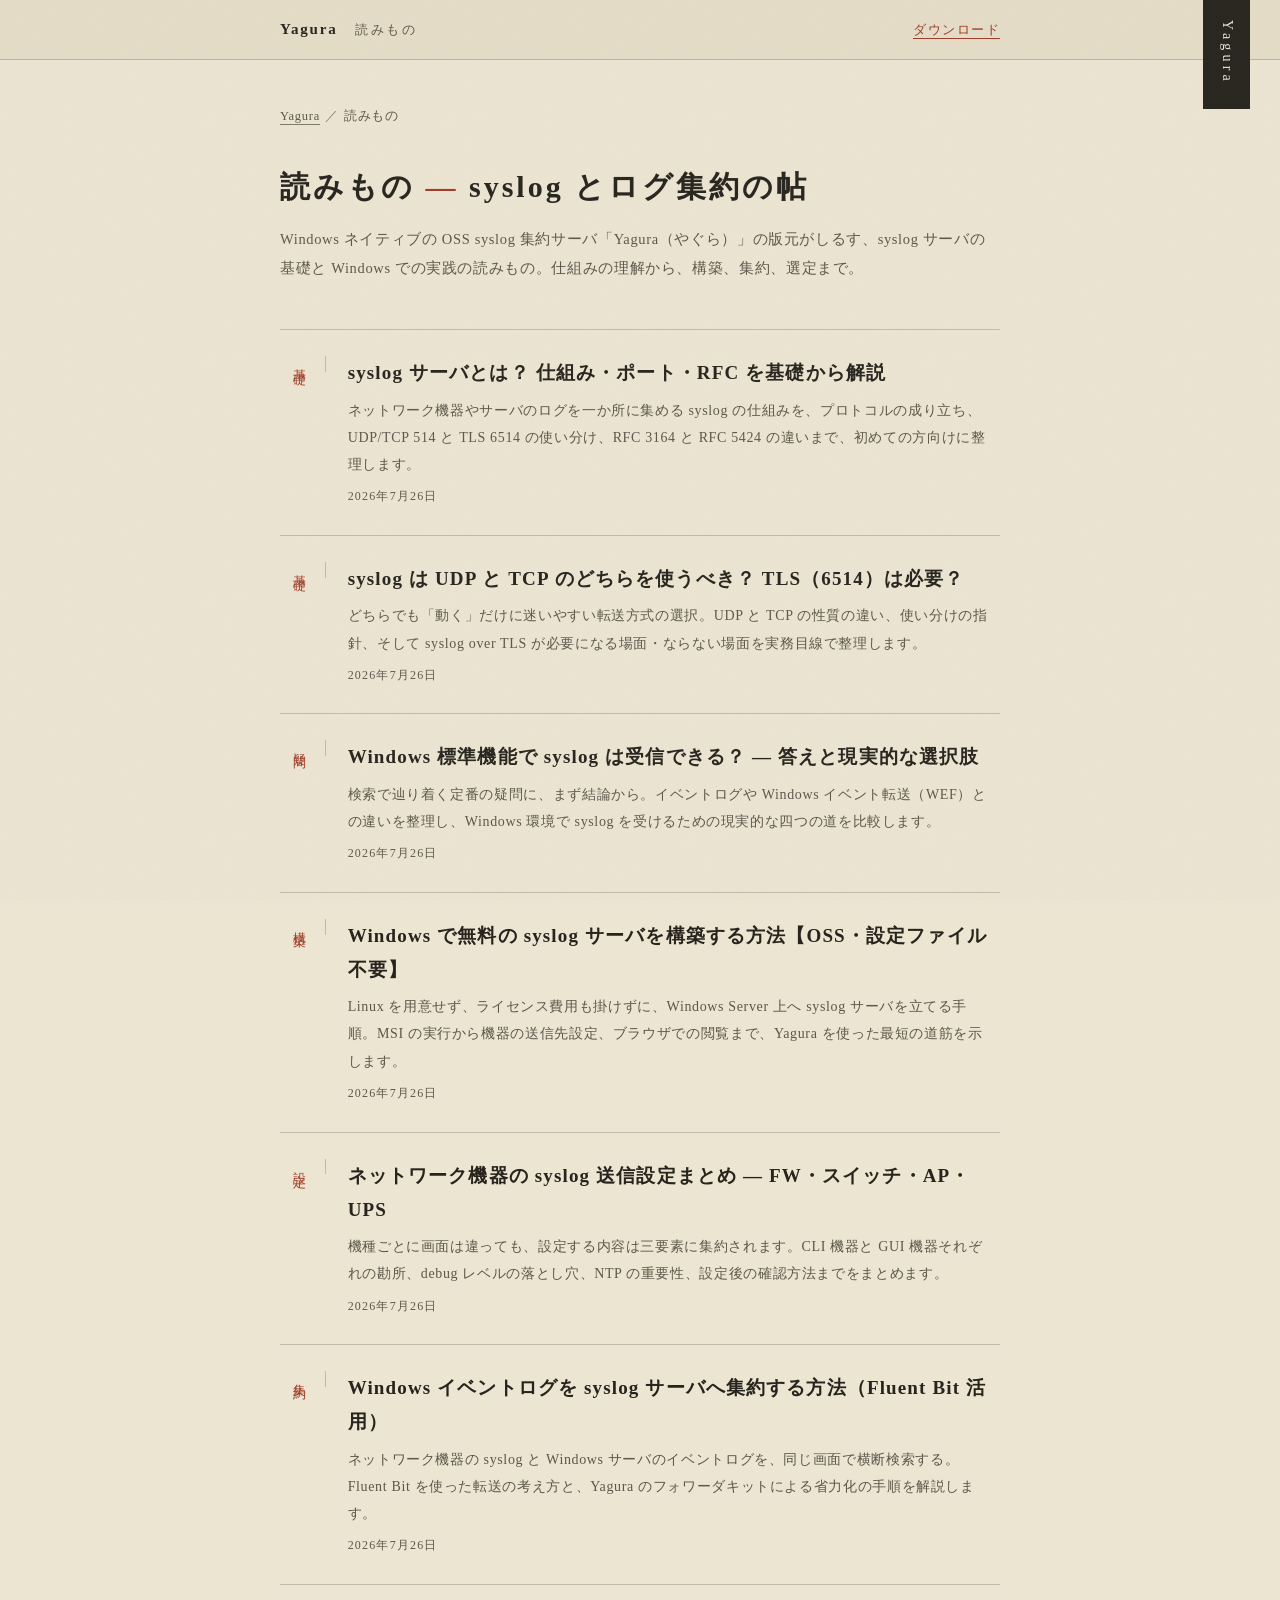
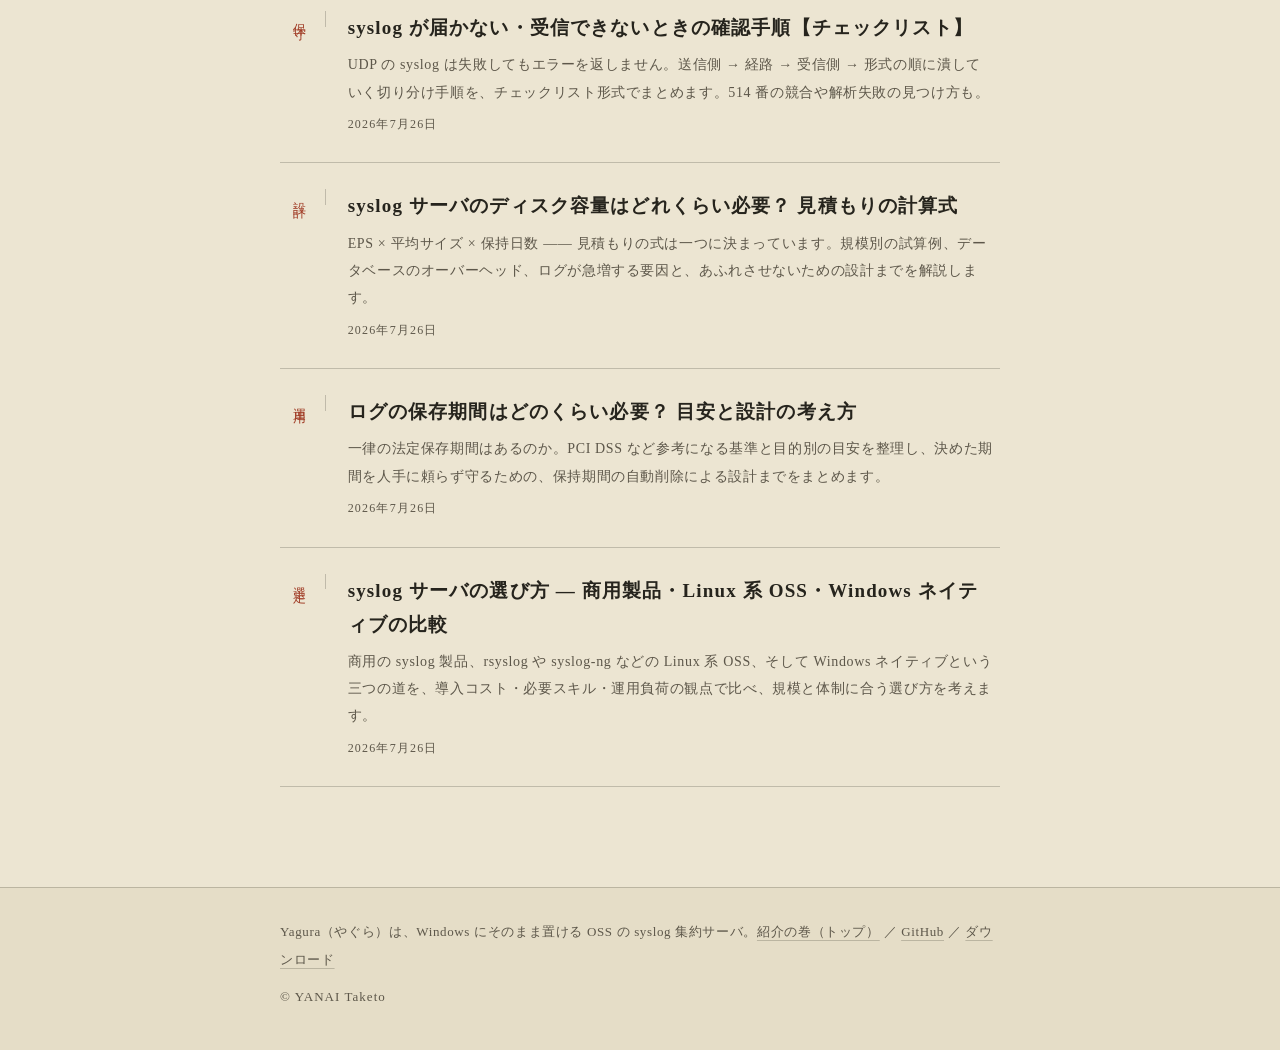
==== blog/index.html @ 2c7cac27 "Add files via upload" ====
<!DOCTYPE html>
<html lang="ja">
<head>
  <meta charset="utf-8">
  <meta name="viewport" content="width=device-width, initial-scale=1">
  <title>読みもの（ブログ） — syslog サーバの基礎と Windows での実践 | Yagura</title>
  <meta name="description" content="Windows ネイティブの OSS syslog 集約サーバ「Yagura」の読みもの。syslog サーバの仕組みの基礎から、Windows での無料構築手順、イベントログの集約、製品の選び方までを解説します。">
  <link rel="canonical" href="https://yagura.ta-yan.ai/blog/">
  <meta property="og:type" content="website">
  <meta property="og:title" content="読みもの（ブログ） — syslog サーバの基礎と Windows での実践 | Yagura">
  <meta property="og:description" content="syslog サーバの仕組みの基礎から、Windows での無料構築手順、イベントログの集約、製品の選び方までを解説。">
  <meta property="og:url" content="https://yagura.ta-yan.ai/blog/">
  <meta property="og:image" content="https://yagura.ta-yan.ai/images/ogp.png">
  <meta property="og:locale" content="ja_JP">
  <meta name="twitter:card" content="summary_large_image">
  <meta name="theme-color" media="(prefers-color-scheme: light)" content="#ece5d2">
  <meta name="theme-color" media="(prefers-color-scheme: dark)" content="#131820">
  <link rel="icon" href="../images/favicon.svg" type="image/svg+xml">
  <link rel="icon" href="../images/favicon-32.png" sizes="32x32" type="image/png">
  <link rel="apple-touch-icon" href="../images/favicon-180.png">
  <link rel="stylesheet" href="../css/blog.css">
  <script type="application/ld+json">
  {
    "@context": "https://schema.org",
    "@type": "Blog",
    "name": "Yagura 読みもの",
    "url": "https://yagura.ta-yan.ai/blog/",
    "description": "Windows ネイティブの OSS syslog 集約サーバ「Yagura」の公式ブログ。syslog とログ集約の基礎、Windows での実践を解説。",
    "inLanguage": "ja",
    "publisher": { "@type": "Person", "name": "YANAI Taketo" }
  }
  </script>
</head>
<body>

<a class="skip" href="#mokuroku">記事一覧へ移動</a>
<a class="daisen" href="../" aria-label="Yagura トップへ">Yagura</a>

<header class="obi">
  <div class="obi-in">
    <a class="obi-home" href="../">Yagura</a>
    <span class="obi-yomi">読みもの</span>
    <a class="obi-dl" href="../#haifu">ダウンロード</a>
  </div>
</header>

<main class="shimen">

  <nav class="michishirube" aria-label="現在地">
    <ol>
      <li><a href="../">Yagura</a></li>
      <li>読みもの</li>
    </ol>
  </nav>

  <header class="hyoushi">
    <h1>読みもの <span class="shu">—</span> syslog とログ集約の帖</h1>
    <p class="fu">Windows ネイティブの OSS syslog 集約サーバ「Yagura（やぐら）」の版元がしるす、syslog サーバの基礎と Windows での実践の読みもの。仕組みの理解から、構築、集約、選定まで。</p>
  </header>

  <ul class="mokuroku" id="mokuroku">
    <li>
      <a href="syslog-server-basics/">
        <span class="kan" aria-hidden="true">基礎</span>
        <span class="dai">syslog サーバとは？ 仕組み・ポート・RFC を基礎から解説</span>
        <span class="yousi">ネットワーク機器やサーバのログを一か所に集める syslog の仕組みを、プロトコルの成り立ち、UDP/TCP 514 と TLS 6514 の使い分け、RFC 3164 と RFC 5424 の違いまで、初めての方向けに整理します。</span>
        <span class="hidzuke">2026年7月26日</span>
      </a>
    </li>
    <li>
      <a href="syslog-udp-tcp-tls/">
        <span class="kan" aria-hidden="true">基礎</span>
        <span class="dai">syslog は UDP と TCP のどちらを使うべき？ TLS（6514）は必要？</span>
        <span class="yousi">どちらでも「動く」だけに迷いやすい転送方式の選択。UDP と TCP の性質の違い、使い分けの指針、そして syslog over TLS が必要になる場面・ならない場面を実務目線で整理します。</span>
        <span class="hidzuke">2026年7月26日</span>
      </a>
    </li>
    <li>
      <a href="windows-standard-syslog/">
        <span class="kan" aria-hidden="true">疑問</span>
        <span class="dai">Windows 標準機能で syslog は受信できる？ — 答えと現実的な選択肢</span>
        <span class="yousi">検索で辿り着く定番の疑問に、まず結論から。イベントログや Windows イベント転送（WEF）との違いを整理し、Windows 環境で syslog を受けるための現実的な四つの道を比較します。</span>
        <span class="hidzuke">2026年7月26日</span>
      </a>
    </li>
    <li>
      <a href="windows-syslog-server/">
        <span class="kan" aria-hidden="true">構築</span>
        <span class="dai">Windows で無料の syslog サーバを構築する方法【OSS・設定ファイル不要】</span>
        <span class="yousi">Linux を用意せず、ライセンス費用も掛けずに、Windows Server 上へ syslog サーバを立てる手順。MSI の実行から機器の送信先設定、ブラウザでの閲覧まで、Yagura を使った最短の道筋を示します。</span>
        <span class="hidzuke">2026年7月26日</span>
      </a>
    </li>
    <li>
      <a href="network-device-syslog-config/">
        <span class="kan" aria-hidden="true">設定</span>
        <span class="dai">ネットワーク機器の syslog 送信設定まとめ — FW・スイッチ・AP・UPS</span>
        <span class="yousi">機種ごとに画面は違っても、設定する内容は三要素に集約されます。CLI 機器と GUI 機器それぞれの勘所、debug レベルの落とし穴、NTP の重要性、設定後の確認方法までをまとめます。</span>
        <span class="hidzuke">2026年7月26日</span>
      </a>
    </li>
    <li>
      <a href="windows-eventlog-syslog/">
        <span class="kan" aria-hidden="true">集約</span>
        <span class="dai">Windows イベントログを syslog サーバへ集約する方法（Fluent Bit 活用）</span>
        <span class="yousi">ネットワーク機器の syslog と Windows サーバのイベントログを、同じ画面で横断検索する。Fluent Bit を使った転送の考え方と、Yagura のフォワーダキットによる省力化の手順を解説します。</span>
        <span class="hidzuke">2026年7月26日</span>
      </a>
    </li>
    <li>
      <a href="syslog-troubleshooting/">
        <span class="kan" aria-hidden="true">保守</span>
        <span class="dai">syslog が届かない・受信できないときの確認手順【チェックリスト】</span>
        <span class="yousi">UDP の syslog は失敗してもエラーを返しません。送信側 → 経路 → 受信側 → 形式の順に潰していく切り分け手順を、チェックリスト形式でまとめます。514 番の競合や解析失敗の見つけ方も。</span>
        <span class="hidzuke">2026年7月26日</span>
      </a>
    </li>
    <li>
      <a href="syslog-disk-sizing/">
        <span class="kan" aria-hidden="true">設計</span>
        <span class="dai">syslog サーバのディスク容量はどれくらい必要？ 見積もりの計算式</span>
        <span class="yousi">EPS × 平均サイズ × 保持日数 —— 見積もりの式は一つに決まっています。規模別の試算例、データベースのオーバーヘッド、ログが急増する要因と、あふれさせないための設計までを解説します。</span>
        <span class="hidzuke">2026年7月26日</span>
      </a>
    </li>
    <li>
      <a href="log-retention-period/">
        <span class="kan" aria-hidden="true">運用</span>
        <span class="dai">ログの保存期間はどのくらい必要？ 目安と設計の考え方</span>
        <span class="yousi">一律の法定保存期間はあるのか。PCI DSS など参考になる基準と目的別の目安を整理し、決めた期間を人手に頼らず守るための、保持期間の自動削除による設計までをまとめます。</span>
        <span class="hidzuke">2026年7月26日</span>
      </a>
    </li>
    <li>
      <a href="syslog-server-selection/">
        <span class="kan" aria-hidden="true">選定</span>
        <span class="dai">syslog サーバの選び方 — 商用製品・Linux 系 OSS・Windows ネイティブの比較</span>
        <span class="yousi">商用の syslog 製品、rsyslog や syslog-ng などの Linux 系 OSS、そして Windows ネイティブという三つの道を、導入コスト・必要スキル・運用負荷の観点で比べ、規模と体制に合う選び方を考えます。</span>
        <span class="hidzuke">2026年7月26日</span>
      </a>
    </li>
  </ul>

</main>

<footer class="okuzuke">
  <div class="okuzuke-in">
    <p>Yagura（やぐら）は、Windows にそのまま置ける OSS の syslog 集約サーバ。<a href="../">紹介の巻（トップ）</a> ／ <a href="https://github.com/Yanai-Taketo/Yagura">GitHub</a> ／ <a href="../#haifu">ダウンロード</a></p>
    <p class="cr">© YANAI Taketo</p>
  </div>
</footer>

</body>
</html>
---- css/blog.css ----
@charset "utf-8";

/* ==========================================================
   やぐら 読みもの（ブログ） — 冊子レイアウト
   絵巻（トップ）に対する、綴じた冊子。
   紙（生成り）と墨、差し色は朱ひと色。本文は横書き・縦スクロール。
   ========================================================== */

:root {
  --kami: #ece5d2;
  --kami-2: #e5ddc7;
  --sumi: #26241d;
  --sumi-usu: #5d574a;
  --kei: rgba(38, 36, 29, .22);
  --kei-koi: rgba(38, 36, 29, .55);
  --shu: #a03c26;
  --shu-ji: #f6f1e2;
  --shiro: #fdfcf8;
  --mincho: "Yu Mincho", "YuMincho", "Hiragino Mincho ProN", "BIZ UDMincho", "MS PMincho", serif;
  --mono: Consolas, "Cascadia Mono", "BIZ UDGothic", monospace;
}

@media (prefers-color-scheme: dark) {
  :root {
    --kami: #131820;
    --kami-2: #1a212b;
    --sumi: #e6dfca;
    --sumi-usu: #a59e8a;
    --kei: rgba(230, 223, 202, .22);
    --kei-koi: rgba(230, 223, 202, .5);
    --shu: #cf7350;
    --shu-ji: #16110c;
    --shiro: #f4f1e8;
  }
}

/* ---------- 素 ---------- */
* { box-sizing: border-box; margin: 0; padding: 0; }
html { scroll-behavior: smooth; }
@media (prefers-reduced-motion: reduce) { html { scroll-behavior: auto; } }
body {
  background: var(--kami);
  color: var(--sumi);
  font-family: var(--mincho);
  font-size: 16px;
  line-height: 2.05;
  letter-spacing: .04em;
  font-feature-settings: "palt" 1;
  -webkit-font-smoothing: antialiased;
}
img { max-width: 100%; height: auto; display: block; }
a { color: inherit; text-decoration: underline; text-decoration-color: var(--kei-koi); text-underline-offset: .3em; }
a:hover { text-decoration-color: var(--shu); }
:focus-visible { outline: 2px solid var(--shu); outline-offset: 3px; }
code { font-family: var(--mono); font-size: .92em; letter-spacing: 0; }
em { font-style: normal; text-emphasis: filled dot; text-emphasis-color: var(--shu); }

/* 紙の目 */
body::before {
  content: "";
  position: fixed; inset: 0;
  pointer-events: none; z-index: 200;
  background-image: url("data:image/svg+xml,%3Csvg xmlns='http://www.w3.org/2000/svg' width='240' height='240'%3E%3Cfilter id='n'%3E%3CfeTurbulence type='fractalNoise' baseFrequency='.85' numOctaves='2' stitchTiles='stitch'/%3E%3CfeColorMatrix values='0 0 0 0 .5 0 0 0 0 .48 0 0 0 0 .42 0 0 0 .05 0'/%3E%3C/filter%3E%3Crect width='240' height='240' filter='url(%23n)'/%3E%3C/svg%3E");
}

.skip {
  position: fixed; top: 10px; left: 10px; z-index: 300;
  background: var(--sumi); color: var(--kami);
  padding: 10px 18px; text-decoration: none;
  transform: translateY(-240%);
}
.skip:focus { transform: none; }

/* ---------- 題箋（トップと同じ、右上固定） ---------- */
.daisen {
  position: fixed; top: 0; right: 30px; z-index: 100;
  writing-mode: vertical-rl;
  background: var(--sumi); color: var(--kami);
  font-size: 14px; letter-spacing: .3em;
  padding: 20px 9px 24px;
  text-decoration: none;
}
.daisen:hover { color: var(--kami); }

/* ---------- 帯（上部ナビ） ---------- */
.obi {
  border-bottom: 1px solid var(--kei);
  background: var(--kami-2);
}
.obi-in {
  max-width: 760px; margin: 0 auto;
  padding: 14px 20px;
  display: flex; align-items: baseline; gap: 18px;
}
.obi-home {
  font-size: 15px; letter-spacing: .12em; font-weight: 600;
  text-decoration: none;
}
.obi-home:hover { color: var(--shu); }
.obi-yomi { font-size: 12.5px; color: var(--sumi-usu); letter-spacing: .2em; }
.obi-dl {
  margin-left: auto;
  font-size: 12.5px; letter-spacing: .12em;
  color: var(--shu); text-decoration-color: var(--shu);
}

/* ---------- 紙面 ---------- */
.shimen {
  max-width: 760px; margin: 0 auto;
  padding: 44px 20px 30px;
}

/* パンくず */
.michishirube {
  font-size: 12.5px; color: var(--sumi-usu); letter-spacing: .06em;
  margin-bottom: 34px;
}
.michishirube ol { list-style: none; display: flex; flex-wrap: wrap; gap: .4em; }
.michishirube li + li::before { content: "／"; margin-right: .4em; color: var(--kei-koi); }

/* ---------- 一覧（読みものの表紙） ---------- */
.hyoushi { margin-bottom: 46px; }
.hyoushi h1 {
  font-size: 30px; font-weight: 600; letter-spacing: .1em; line-height: 1.6;
}
.hyoushi h1 .shu { color: var(--shu); }
.hyoushi .fu {
  margin-top: 14px;
  font-size: 14.5px; color: var(--sumi-usu); line-height: 2;
}

.mokuroku { list-style: none; }
.mokuroku li { border-top: 1px solid var(--kei); }
.mokuroku li:last-child { border-bottom: 1px solid var(--kei); }
.mokuroku a {
  display: grid;
  grid-template-columns: auto 1fr;
  gap: 6px 22px;
  padding: 26px 6px;
  text-decoration: none;
}
.mokuroku a:hover .dai { color: var(--shu); }
.mokuroku .kan {
  grid-row: 1 / span 3;
  writing-mode: vertical-rl;
  font-size: 13px; letter-spacing: .3em; color: var(--shu);
  border-right: 1px solid var(--kei);
  padding: 2px 12px 6px 0;
  align-self: start;
}
.mokuroku .dai {
  font-size: 19px; font-weight: 600; letter-spacing: .06em; line-height: 1.8;
  transition: color .2s;
}
.mokuroku .yousi {
  font-size: 14px; color: var(--sumi-usu); line-height: 1.95;
}
.mokuroku .hidzuke {
  font-size: 12px; color: var(--sumi-usu); letter-spacing: .1em;
}

/* ---------- 記事 ---------- */
.kiji-head { margin-bottom: 40px; }
.kiji-kan {
  display: inline-block;
  font-size: 12.5px; letter-spacing: .28em; color: var(--shu);
  border: 1px solid var(--shu);
  padding: 3px 12px 3px 14px;
  margin-bottom: 18px;
}
.kiji-head h1 {
  font-size: 27px; font-weight: 600; letter-spacing: .06em; line-height: 1.75;
}
.kiji-meta {
  margin-top: 16px;
  font-size: 12.5px; color: var(--sumi-usu); letter-spacing: .08em;
  display: flex; flex-wrap: wrap; gap: 8px 22px;
}
.kiji-lead {
  margin-top: 26px;
  padding: 20px 24px;
  background: var(--kami-2);
  border-left: 3px solid var(--shu);
  font-size: 15px; line-height: 2.05;
}

/* 目次（栞） */
.shiori-box {
  margin: 36px 0 44px;
  border: 1px solid var(--kei);
  padding: 20px 26px 22px;
}
.shiori-box > p {
  font-size: 13px; letter-spacing: .3em; color: var(--sumi-usu);
  margin-bottom: 10px;
}
.shiori-box ol {
  list-style: none; counter-reset: shiori;
  font-size: 14.5px;
}
.shiori-box ol li { counter-increment: shiori; padding: 3px 0; }
.shiori-box ol li::before {
  content: counter(shiori, cjk-ideographic) "、";
  color: var(--shu); margin-right: .5em;
}
.shiori-box a { text-decoration-color: var(--kei); }

/* 本文 */
.kiji { counter-reset: dan; }
.kiji h2 {
  counter-increment: dan;
  font-size: 21.5px; font-weight: 600; letter-spacing: .06em; line-height: 1.75;
  margin: 60px 0 22px;
  padding-bottom: 12px;
  border-bottom: 1px solid var(--kei-koi);
}
.kiji h2::before {
  content: counter(dan, cjk-ideographic);
  display: inline-block;
  color: var(--shu-ji); background: var(--shu);
  font-size: 14px; line-height: 1;
  padding: 6px 8px 7px;
  margin-right: 14px;
  vertical-align: .18em;
}
.kiji h3 {
  font-size: 17.5px; font-weight: 600; letter-spacing: .05em;
  margin: 40px 0 14px;
}
.kiji h3::before { content: "— "; color: var(--shu); }
.kiji p { margin: 0 0 22px; }
.kiji ul, .kiji ol { margin: 0 0 22px; padding-left: 1.6em; }
.kiji li { margin: 4px 0; }
.kiji ul li::marker { color: var(--shu); }

.kiji pre {
  background: var(--kami-2);
  border: 1px solid var(--kei);
  padding: 16px 20px;
  margin: 0 0 22px;
  overflow-x: auto;
  line-height: 1.8;
}
.kiji pre code { font-size: 13.5px; }

/* 表 */
.table-scroll { overflow-x: auto; margin: 0 0 22px; }
.kiji table {
  border-collapse: collapse;
  font-size: 14px; line-height: 1.9;
  min-width: 560px; width: 100%;
}
.kiji caption {
  text-align: left; font-size: 12.5px; color: var(--sumi-usu);
  letter-spacing: .12em; padding-bottom: 8px;
}
.kiji th, .kiji td {
  border: 1px solid var(--kei);
  padding: 10px 14px;
  text-align: left; vertical-align: top;
  font-weight: 400;
}
.kiji thead th { background: var(--kami-2); font-weight: 600; white-space: nowrap; }
.kiji tbody th { background: var(--kami-2); white-space: nowrap; }
.kiji .ware { border-left: 2px solid var(--shu); border-right: 2px solid var(--shu); }
.kiji thead .ware { border-top: 2px solid var(--shu); color: var(--shu); font-weight: 600; }
.kiji tbody tr:last-child .ware { border-bottom: 2px solid var(--shu); }

/* 心得・注意書き */
.kokoroe {
  border: 1px solid var(--kei-koi);
  padding: 20px 26px;
  margin: 0 0 22px;
}
.kokoroe > p:first-child {
  font-size: 13px; letter-spacing: .3em; color: var(--shu);
  margin-bottom: 8px;
}
.kokoroe p:last-child { margin-bottom: 0; }

/* まとめ・CTA */
.musubi {
  margin: 64px 0 0;
  padding: 30px 30px 34px;
  background: var(--kami-2);
  border-top: 2px solid var(--shu);
}
.musubi h2 {
  font-size: 18px; letter-spacing: .14em; margin: 0 0 14px;
  border: none; padding: 0;
}
.musubi h2::before { content: none; }
.musubi p { margin: 0 0 18px; font-size: 15px; }
.btn {
  display: inline-block;
  border: 1px solid var(--kei-koi);
  padding: 12px 26px;
  font-size: 14.5px; letter-spacing: .1em;
  text-decoration: none;
  margin: 0 10px 10px 0;
}
.btn:hover { border-color: var(--shu); color: var(--shu); }
.btn-shu { background: var(--shu); border-color: var(--shu); color: var(--shu-ji); }
.btn-shu:hover { color: var(--shu-ji); opacity: .92; }

/* 前後の読みもの */
.tsugi {
  margin: 46px 0 0;
  border-top: 1px solid var(--kei);
  padding-top: 24px;
  font-size: 14.5px;
}
.tsugi p { margin: 6px 0; }
.tsugi .fu { font-size: 12.5px; letter-spacing: .24em; color: var(--sumi-usu); }

/* ---------- 奥付 ---------- */
.okuzuke {
  margin-top: 70px;
  border-top: 1px solid var(--kei);
  background: var(--kami-2);
}
.okuzuke-in {
  max-width: 760px; margin: 0 auto;
  padding: 30px 20px 40px;
  font-size: 13px; color: var(--sumi-usu); line-height: 2.1;
}
.okuzuke-in a { text-decoration-color: var(--kei); }
.okuzuke-in .cr { margin-top: 10px; letter-spacing: .08em; }

/* ---------- 狭い画面 ---------- */
@media (max-width: 720px) {
  body { font-size: 15px; }
  .daisen { display: none; }
  .shimen { padding-top: 30px; }
  .hyoushi h1 { font-size: 24px; }
  .kiji-head h1 { font-size: 22px; }
  .kiji h2 { font-size: 19px; margin-top: 48px; }
  .mokuroku a { grid-template-columns: 1fr; }
  .mokuroku .kan {
    grid-row: auto;
    writing-mode: horizontal-tb;
    border-right: none; padding: 0;
  }
}
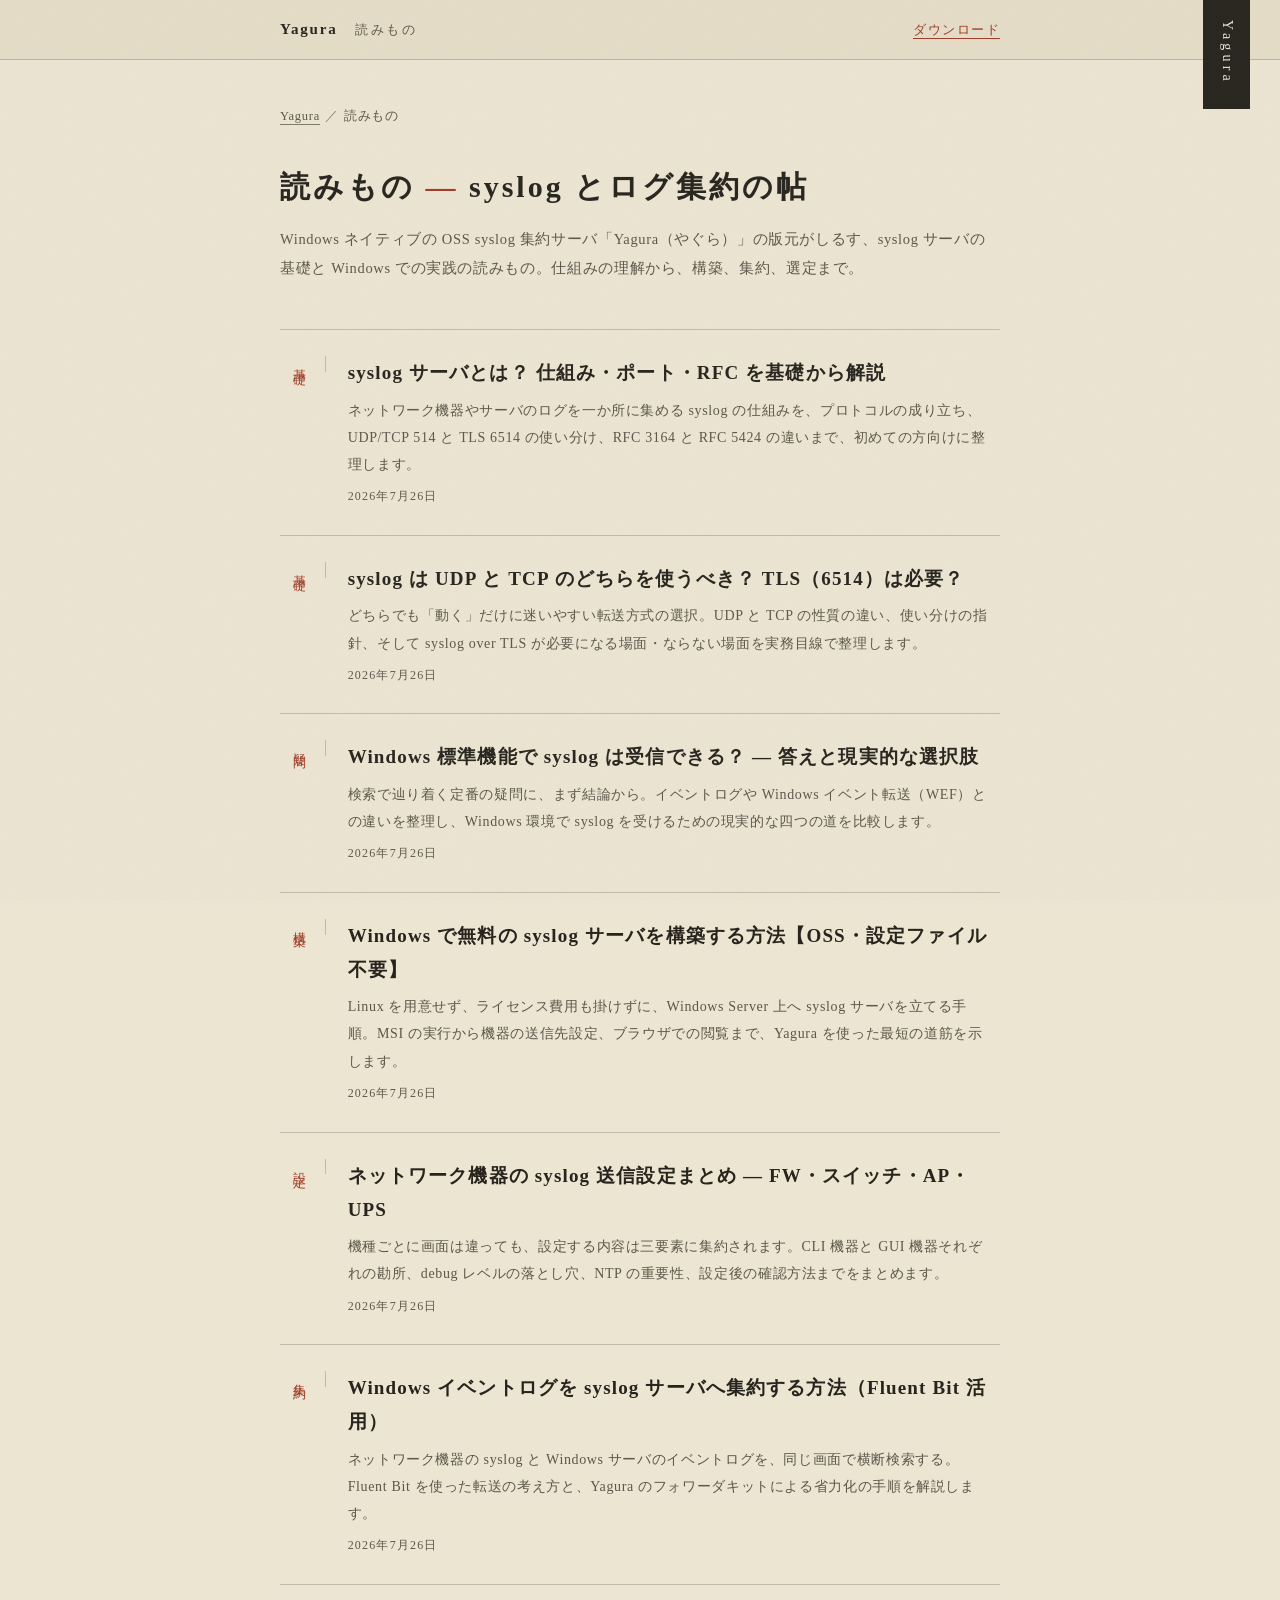
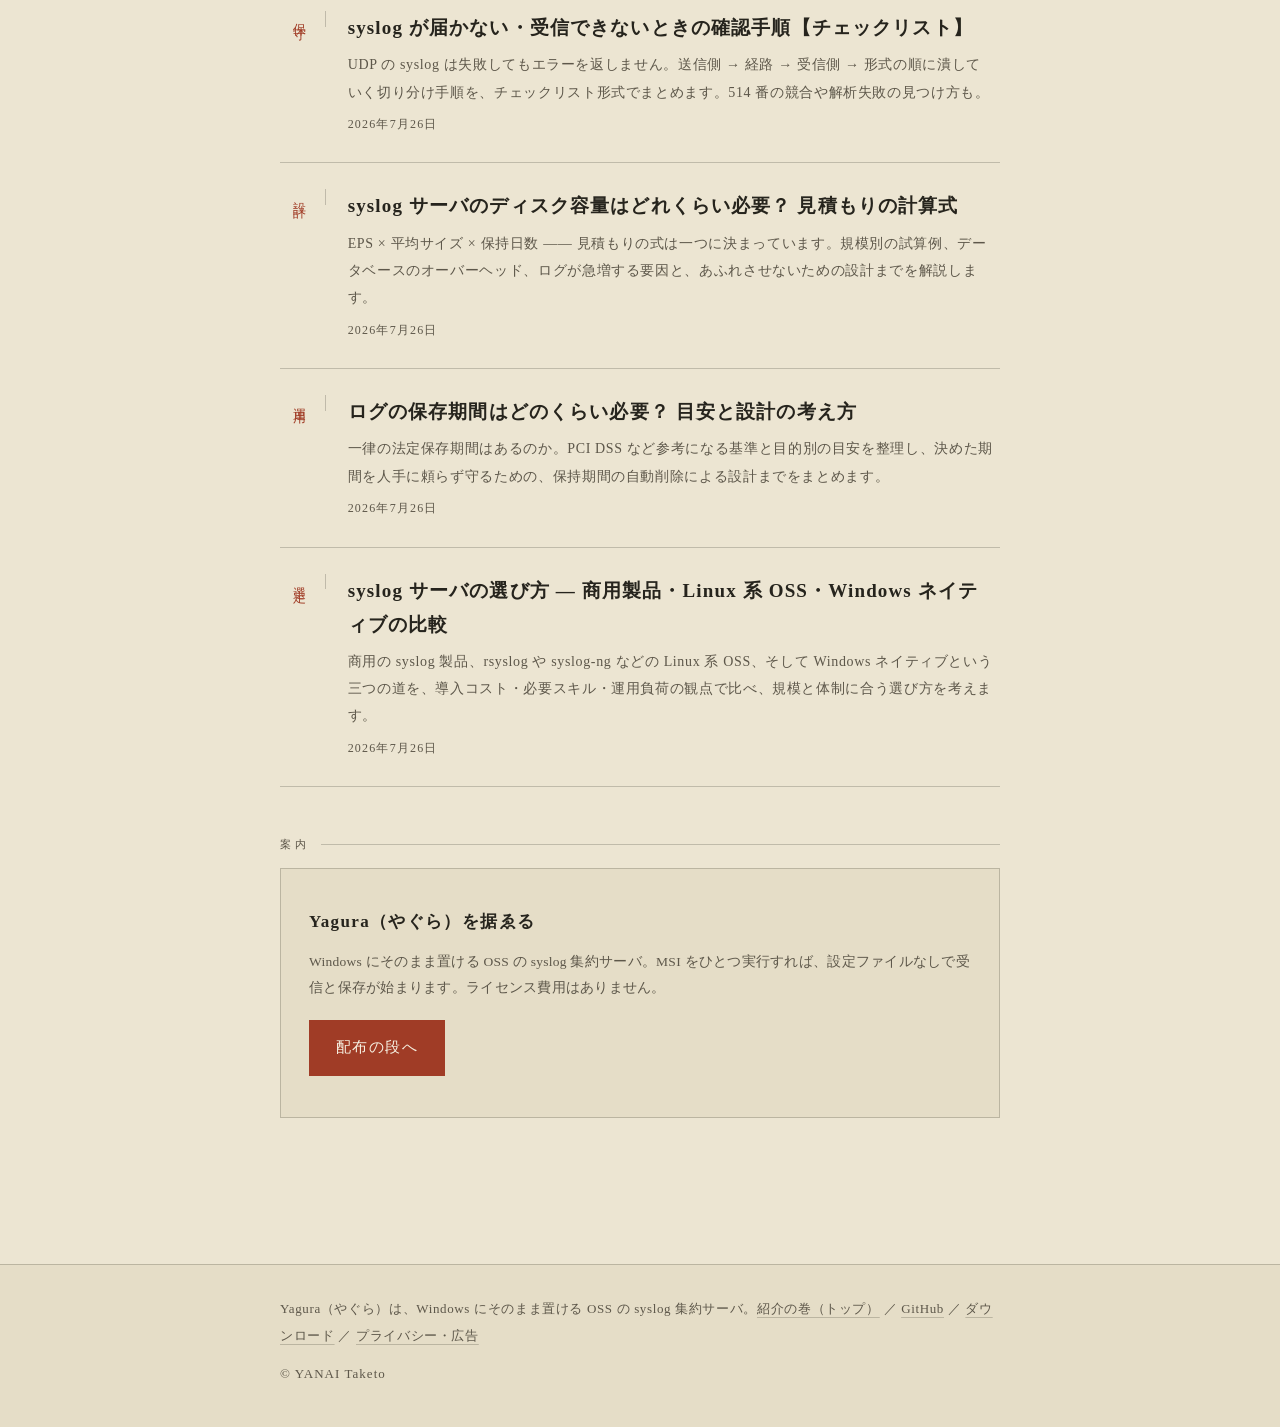
==== commit 8f5e29f5: "読みものに控えめな広告の枠を設ける 読みもの（ブログ）にのみ広告の枠を置き、収益の道を用意する。 トップ・企業導入ガイド・特商法の頁には置かない —— 絵巻の意匠と、 稟議に添える資料としての信を損な" ====
--- a/blog/index.html
+++ b/blog/index.html
@@ -19,6 +19,7 @@
   <link rel="icon" href="../images/favicon-32.png" sizes="32x32" type="image/png">
   <link rel="apple-touch-icon" href="../images/favicon-180.png">
   <link rel="stylesheet" href="../css/blog.css">
+  <link rel="stylesheet" href="../css/koukoku.css">
   <script type="application/ld+json">
   {
     "@context": "https://schema.org",
@@ -31,7 +32,7 @@
   }
   </script>
 </head>
-<body>
+<body data-root="../">
 
 <a class="skip" href="#mokuroku">記事一覧へ移動</a>
 <a class="daisen" href="../" aria-label="Yagura トップへ">Yagura</a>
@@ -141,14 +142,18 @@
     </li>
   </ul>
 
+  <div class="koukoku" data-koukoku="mokuroku-shita"></div>
+
 </main>
 
 <footer class="okuzuke">
   <div class="okuzuke-in">
-    <p>Yagura（やぐら）は、Windows にそのまま置ける OSS の syslog 集約サーバ。<a href="../">紹介の巻（トップ）</a> ／ <a href="https://github.com/Yanai-Taketo/Yagura">GitHub</a> ／ <a href="../#haifu">ダウンロード</a></p>
+    <p>Yagura（やぐら）は、Windows にそのまま置ける OSS の syslog 集約サーバ。<a href="../">紹介の巻（トップ）</a> ／ <a href="https://github.com/Yanai-Taketo/Yagura">GitHub</a> ／ <a href="../#haifu">ダウンロード</a> ／ <a href="../privacy/">プライバシー・広告</a></p>
     <p class="cr">© YANAI Taketo</p>
   </div>
 </footer>
 
+<script src="../js/koukoku.js" defer></script>
+
 </body>
 </html>
--- a/css/koukoku.css
+++ b/css/koukoku.css
@@ -0,0 +1,62 @@
+@charset "utf-8";
+
+/* ==========================================================
+   やぐら — 広告（こうこく）の枠
+   紙と墨の意匠を崩さぬよう、罫一本と小さな札で囲うだけに留める。
+   本文の流れを断たぬこと、押しつけぬこと。
+   色は blog.css / style.css の変数をそのまま借りる。
+   ========================================================== */
+
+/* 枠。js/koukoku.js が中身を入れるまでは空。
+   空のあいだは余白を取らない（JavaScript が動かぬ環境では、これが最終の姿）。
+   display:none にはしない —— 描画されない要素は IntersectionObserver が
+   決して捉えず、遅延読み込みの合図がこなくなるため。 */
+.koukoku { margin: 46px 0; clear: both; }
+.koukoku:empty { margin: 0; min-height: 1px; }
+
+/* 小さな札（「広告」または「案内」）と、そこから伸びる一本の罫 */
+.koukoku-fuda {
+  display: flex; align-items: center; gap: 12px;
+  margin: 0 0 12px;
+  font-size: 11px; letter-spacing: .34em;
+  color: var(--sumi-usu);
+  -webkit-user-select: none; user-select: none;
+}
+.koukoku-fuda::after {
+  content: ""; flex: 1 1 auto; height: 1px; background: var(--kei);
+}
+
+/* 広告の地。高さを先に確保して、紙面が跳ねぬようにする。 */
+.koukoku-ba { min-height: 250px; }
+.koukoku-ba > ins.adsbygoogle { display: block; width: 100%; }
+
+/* 自前の案内（広告が入らぬとき・出さぬときの差し替え） */
+.koukoku-jimae {
+  min-height: 250px;
+  display: flex; flex-direction: column; justify-content: center; gap: 12px;
+  border: 1px solid var(--kei);
+  background: var(--kami-2);
+  padding: 26px 28px 28px;
+}
+.koukoku-dai {
+  margin: 0; font-size: 17px; font-weight: 600;
+  letter-spacing: .08em; line-height: 1.7;
+}
+.koukoku-bun {
+  margin: 0; font-size: 13.5px; line-height: 1.95;
+  color: var(--sumi-usu); letter-spacing: .02em;
+}
+.koukoku-jimae .btn { margin: 6px 0 0; align-self: flex-start; }
+
+/* 狭い画面 —— 余白を詰め、確保する高さも控えめに */
+@media (max-width: 720px) {
+  .koukoku { margin: 38px 0; }
+  .koukoku-ba, .koukoku-jimae { min-height: 220px; }
+  .koukoku-jimae { padding: 22px 20px 24px; }
+  .koukoku-dai { font-size: 16px; }
+}
+
+/* 刷るときは出さない（企業内で配る資料に広告は要らない） */
+@media print {
+  .koukoku { display: none !important; }
+}
